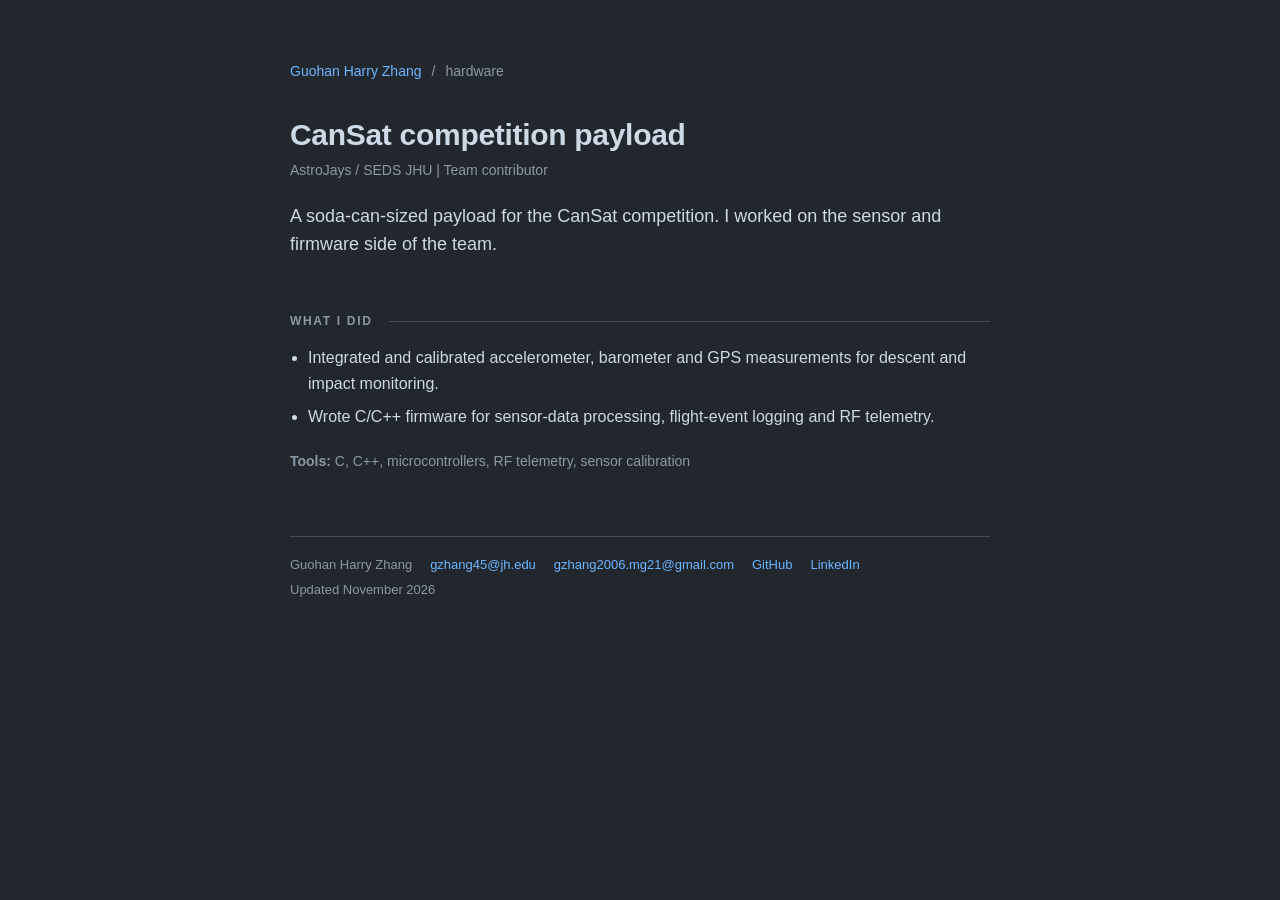
==== work/cansat-payload/index.html @ 350a0894 "Single dark theme in GitHub dimmed tones; system font stack" ====
<!doctype html>
<html lang="en"><head><meta charset="utf-8"><meta name="viewport" content="width=device-width,initial-scale=1">
<title>CanSat competition payload · Guohan Harry Zhang</title>
<meta name="description" content="C/C++ firmware for sensor processing, flight-event logging and RF telemetry; accelerometer, barometer and GPS integration.">
<meta name="robots" content="noindex, nofollow">
<meta property="og:title" content="CanSat competition payload · Guohan Harry Zhang"><meta property="og:description" content="C/C++ firmware for sensor processing, flight-event logging and RF telemetry; accelerometer, barometer and GPS integration.">
<meta property="og:url" content="https://guohanharryzhang.github.io/work/cansat-payload/"><meta property="og:type" content="website">
<link rel="canonical" href="https://guohanharryzhang.github.io/work/cansat-payload/">
<link rel="stylesheet" href="/style.css?v=5"></head><body><main>
<p class="crumb"><a href="/">Guohan Harry Zhang</a><span>/</span><span>hardware</span></p>
<h1>CanSat competition payload</h1><p class="kicker">AstroJays / SEDS JHU | Team contributor</p>
<p class="lede">A soda-can-sized payload for the CanSat competition. I worked on the sensor and firmware side of the team.</p>

<h2>What I did</h2><ul class="work"><li>Integrated and calibrated accelerometer, barometer and GPS measurements for descent and impact monitoring.</li><li>Wrote C/C++ firmware for sensor-data processing, flight-event logging and RF telemetry.</li></ul>

<p class="tools"><b>Tools:</b> C, C++, microcontrollers, RF telemetry, sensor calibration</p>

<footer><span>Guohan Harry Zhang</span><a href="mailto:gzhang45@jh.edu">gzhang45@jh.edu</a><a href="mailto:gzhang2006.mg21@gmail.com">gzhang2006.mg21@gmail.com</a><a href="https://github.com/guohanharryzhang">GitHub</a><a href="https://www.linkedin.com/in/harrygzhang/">LinkedIn</a><span>Updated November 2026</span></footer>
</main></body></html>
---- style.css ----
:root{--bg:#22272e;--fg:#cdd9e5;--muted:#8b98a5;--line:#444c56;--accent:#6cb6ff;--soft:#2d333b;--figbg:#f4f4f4;color-scheme:dark}
*{box-sizing:border-box}html{-webkit-text-size-adjust:100%}
body{margin:0;background:var(--bg);color:var(--fg);font:16px/1.6 -apple-system,BlinkMacSystemFont,"Segoe UI","Noto Sans",Helvetica,Arial,sans-serif;padding:0 20px}
main{max-width:700px;margin:0 auto;padding:60px 0 72px}
a{color:var(--accent);text-decoration:none}a:hover{text-decoration:underline;text-underline-offset:3px}
h1{font-size:30px;line-height:1.15;margin:0 0 6px;letter-spacing:-.01em}
h2{display:flex;align-items:center;gap:16px;font-size:12px;line-height:1;letter-spacing:.14em;text-transform:uppercase;font-weight:600;color:var(--muted);margin:56px 0 18px}
h2::after{content:"";flex:1;height:1px;background:var(--line)}
h3{font-size:17px;font-weight:600;margin:0;line-height:1.35}
h3 a{color:var(--fg)}h3 a:hover{color:var(--accent)}
p{margin:0 0 12px}
.lede{font-size:18px;line-height:1.55;margin:14px 0 6px}
.meta{font-size:14px;color:var(--muted);margin:0 0 18px}
.meta span+span::before{content:"\00b7";margin:0 8px}
.links{display:flex;flex-wrap:wrap;gap:6px 18px;margin:10px 0 0;font-size:15px}
.row{display:grid;grid-template-columns:1fr auto;gap:2px 16px;padding:14px 0;border-top:1px solid var(--line)}
.row:first-of-type{border-top:0}.row:last-of-type{border-bottom:1px solid var(--line)}
.row .when{color:var(--muted);font-size:14px;white-space:nowrap;font-variant-numeric:tabular-nums;padding-top:2px}
.row .role{color:var(--muted);font-size:14px;grid-column:1/-1}
.row .desc{grid-column:1/-1;font-size:15px;margin:4px 0 0}
ol.projects{list-style:none;padding:0;margin:0;counter-reset:p}
ol.projects li{display:grid;grid-template-columns:30px 1fr auto;gap:3px 12px;padding:14px 0;border-top:1px solid var(--line);counter-increment:p}
ol.projects li:first-child{border-top:0}ol.projects li:last-child{border-bottom:1px solid var(--line)}
ol.projects li::before{content:counter(p,decimal-leading-zero);color:var(--muted);font-variant-numeric:tabular-nums;font-size:13px;padding-top:4px}
ol.projects .one{grid-column:2/-1;font-size:15px;color:var(--muted);margin:0}
.tag{font-size:11px;letter-spacing:.08em;text-transform:uppercase;color:var(--muted);padding-top:5px;white-space:nowrap}
.filters{display:flex;gap:18px;margin:0 0 6px;font-size:13px}
.filters button{font:inherit;background:none;color:var(--muted);border:0;border-bottom:1px solid transparent;padding:2px 0;cursor:pointer;letter-spacing:.02em}
.filters button:hover{color:var(--fg)}
.filters button[aria-pressed=true]{color:var(--fg);border-bottom-color:var(--fg)}
li.hide{display:none!important}
.honors{display:flex;flex-wrap:wrap;gap:6px 0;padding:0;margin:0;list-style:none;font-size:15px}
.honors li+li::before{content:"\00b7";color:var(--muted);margin:0 10px}
.contact{font-size:17px}
.crumb{font-size:14px;color:var(--muted);margin:0 0 36px;display:flex;gap:10px}
.kicker{color:var(--muted);font-size:14px;margin:0 0 22px}
.results{display:grid;grid-template-columns:repeat(auto-fit,minmax(150px,1fr));gap:12px 28px;margin:0 0 24px;padding:16px 0;border-top:1px solid var(--line);border-bottom:1px solid var(--line)}
.results div b{display:block;font-weight:600;font-size:24px;line-height:1.1;letter-spacing:-.02em;font-variant-numeric:tabular-nums}
.results div span{font-size:13px;color:var(--muted)}
ul.work{padding-left:18px;margin:0 0 20px}ul.work li{margin:0 0 8px}
figure{margin:26px 0}figure img{display:block;width:100%;height:auto;border:1px solid var(--line);border-radius:3px;background:var(--figbg)}
figcaption{font-size:13px;color:var(--muted);margin-top:8px}
.tools{font-size:14px;color:var(--muted)}
footer{margin-top:64px;padding-top:18px;border-top:1px solid var(--line);font-size:13px;color:var(--muted);display:flex;flex-wrap:wrap;gap:4px 18px}
@media(max-width:600px){h1{font-size:26px}.row{grid-template-columns:1fr}.row .when{white-space:normal}ol.projects li{grid-template-columns:30px 1fr}.tag{grid-column:2;padding-top:0}}
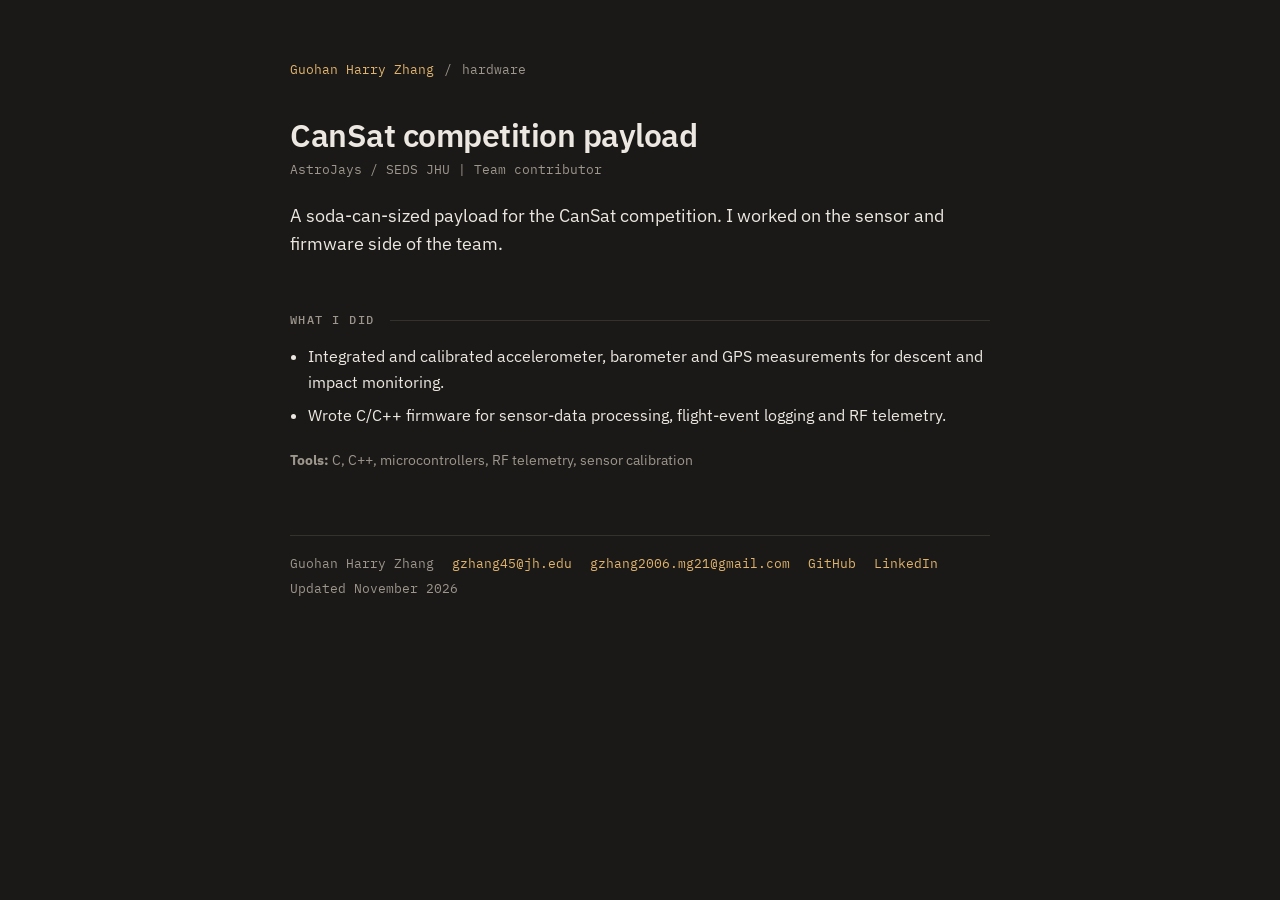
==== commit 82062c02: "Warm charcoal palette with amber links; IBM Plex Sans with Plex Mono labels" ====
--- a/work/cansat-payload/index.html
+++ b/work/cansat-payload/index.html
@@ -6,7 +6,9 @@
 <meta property="og:title" content="CanSat competition payload · Guohan Harry Zhang"><meta property="og:description" content="C/C++ firmware for sensor processing, flight-event logging and RF telemetry; accelerometer, barometer and GPS integration.">
 <meta property="og:url" content="https://guohanharryzhang.github.io/work/cansat-payload/"><meta property="og:type" content="website">
 <link rel="canonical" href="https://guohanharryzhang.github.io/work/cansat-payload/">
-<link rel="stylesheet" href="/style.css?v=5"></head><body><main>
+<link rel="preconnect" href="https://fonts.googleapis.com"><link rel="preconnect" href="https://fonts.gstatic.com" crossorigin>
+<link href="https://fonts.googleapis.com/css2?family=IBM+Plex+Sans:wght@400;500;600&family=IBM+Plex+Mono:wght@400;500&display=swap" rel="stylesheet">
+<link rel="stylesheet" href="/style.css?v=6"></head><body><main>
 <p class="crumb"><a href="/">Guohan Harry Zhang</a><span>/</span><span>hardware</span></p>
 <h1>CanSat competition payload</h1><p class="kicker">AstroJays / SEDS JHU | Team contributor</p>
 <p class="lede">A soda-can-sized payload for the CanSat competition. I worked on the sensor and firmware side of the team.</p>
--- a/style.css
+++ b/style.css
@@ -1,10 +1,10 @@
-:root{--bg:#22272e;--fg:#cdd9e5;--muted:#8b98a5;--line:#444c56;--accent:#6cb6ff;--soft:#2d333b;--figbg:#f4f4f4;color-scheme:dark}
+:root{--bg:#1b1917;--fg:#ece8e1;--muted:#9c968c;--line:#35312c;--accent:#e0b46d;--soft:#242120;--figbg:#f5f3ef;color-scheme:dark}
 *{box-sizing:border-box}html{-webkit-text-size-adjust:100%}
-body{margin:0;background:var(--bg);color:var(--fg);font:16px/1.6 -apple-system,BlinkMacSystemFont,"Segoe UI","Noto Sans",Helvetica,Arial,sans-serif;padding:0 20px}
+body{margin:0;background:var(--bg);color:var(--fg);font:16px/1.6 "IBM Plex Sans",-apple-system,BlinkMacSystemFont,"Segoe UI",Helvetica,Arial,sans-serif;padding:0 20px}
 main{max-width:700px;margin:0 auto;padding:60px 0 72px}
 a{color:var(--accent);text-decoration:none}a:hover{text-decoration:underline;text-underline-offset:3px}
-h1{font-size:30px;line-height:1.15;margin:0 0 6px;letter-spacing:-.01em}
-h2{display:flex;align-items:center;gap:16px;font-size:12px;line-height:1;letter-spacing:.14em;text-transform:uppercase;font-weight:600;color:var(--muted);margin:56px 0 18px}
+h1{font-size:32px;font-weight:600;line-height:1.15;margin:0 0 6px;letter-spacing:-.015em}
+h2{display:flex;align-items:center;gap:16px;font:500 12px/1 "IBM Plex Mono",ui-monospace,SFMono-Regular,Menlo,monospace;letter-spacing:.12em;text-transform:uppercase;color:var(--muted);margin:56px 0 18px}
 h2::after{content:"";flex:1;height:1px;background:var(--line)}
 h3{font-size:17px;font-weight:600;margin:0;line-height:1.35}
 h3 a{color:var(--fg)}h3 a:hover{color:var(--accent)}
@@ -15,16 +15,16 @@
 .links{display:flex;flex-wrap:wrap;gap:6px 18px;margin:10px 0 0;font-size:15px}
 .row{display:grid;grid-template-columns:1fr auto;gap:2px 16px;padding:14px 0;border-top:1px solid var(--line)}
 .row:first-of-type{border-top:0}.row:last-of-type{border-bottom:1px solid var(--line)}
-.row .when{color:var(--muted);font-size:14px;white-space:nowrap;font-variant-numeric:tabular-nums;padding-top:2px}
+.row .when{color:var(--muted);font:13px/1.6 "IBM Plex Mono",ui-monospace,SFMono-Regular,Menlo,monospace;white-space:nowrap;padding-top:3px}
 .row .role{color:var(--muted);font-size:14px;grid-column:1/-1}
 .row .desc{grid-column:1/-1;font-size:15px;margin:4px 0 0}
 ol.projects{list-style:none;padding:0;margin:0;counter-reset:p}
 ol.projects li{display:grid;grid-template-columns:30px 1fr auto;gap:3px 12px;padding:14px 0;border-top:1px solid var(--line);counter-increment:p}
 ol.projects li:first-child{border-top:0}ol.projects li:last-child{border-bottom:1px solid var(--line)}
-ol.projects li::before{content:counter(p,decimal-leading-zero);color:var(--muted);font-variant-numeric:tabular-nums;font-size:13px;padding-top:4px}
+ol.projects li::before{content:counter(p,decimal-leading-zero);color:var(--muted);font:13px/1.6 "IBM Plex Mono",ui-monospace,SFMono-Regular,Menlo,monospace;padding-top:3px}
 ol.projects .one{grid-column:2/-1;font-size:15px;color:var(--muted);margin:0}
-.tag{font-size:11px;letter-spacing:.08em;text-transform:uppercase;color:var(--muted);padding-top:5px;white-space:nowrap}
-.filters{display:flex;gap:18px;margin:0 0 6px;font-size:13px}
+.tag{font:11px/1.6 "IBM Plex Mono",ui-monospace,SFMono-Regular,Menlo,monospace;letter-spacing:.08em;text-transform:uppercase;color:var(--muted);padding-top:5px;white-space:nowrap}
+.filters{display:flex;gap:18px;margin:0 0 6px;font:13px/1.6 "IBM Plex Mono",ui-monospace,SFMono-Regular,Menlo,monospace}
 .filters button{font:inherit;background:none;color:var(--muted);border:0;border-bottom:1px solid transparent;padding:2px 0;cursor:pointer;letter-spacing:.02em}
 .filters button:hover{color:var(--fg)}
 .filters button[aria-pressed=true]{color:var(--fg);border-bottom-color:var(--fg)}
@@ -32,14 +32,14 @@
 .honors{display:flex;flex-wrap:wrap;gap:6px 0;padding:0;margin:0;list-style:none;font-size:15px}
 .honors li+li::before{content:"\00b7";color:var(--muted);margin:0 10px}
 .contact{font-size:17px}
-.crumb{font-size:14px;color:var(--muted);margin:0 0 36px;display:flex;gap:10px}
-.kicker{color:var(--muted);font-size:14px;margin:0 0 22px}
+.crumb{font:13px/1.6 "IBM Plex Mono",ui-monospace,SFMono-Regular,Menlo,monospace;color:var(--muted);margin:0 0 36px;display:flex;gap:10px}
+.kicker{color:var(--muted);font:13px/1.6 "IBM Plex Mono",ui-monospace,SFMono-Regular,Menlo,monospace;margin:0 0 22px}
 .results{display:grid;grid-template-columns:repeat(auto-fit,minmax(150px,1fr));gap:12px 28px;margin:0 0 24px;padding:16px 0;border-top:1px solid var(--line);border-bottom:1px solid var(--line)}
-.results div b{display:block;font-weight:600;font-size:24px;line-height:1.1;letter-spacing:-.02em;font-variant-numeric:tabular-nums}
+.results div b{display:block;font-weight:600;font-size:26px;line-height:1.1;letter-spacing:-.02em}
 .results div span{font-size:13px;color:var(--muted)}
 ul.work{padding-left:18px;margin:0 0 20px}ul.work li{margin:0 0 8px}
 figure{margin:26px 0}figure img{display:block;width:100%;height:auto;border:1px solid var(--line);border-radius:3px;background:var(--figbg)}
 figcaption{font-size:13px;color:var(--muted);margin-top:8px}
 .tools{font-size:14px;color:var(--muted)}
-footer{margin-top:64px;padding-top:18px;border-top:1px solid var(--line);font-size:13px;color:var(--muted);display:flex;flex-wrap:wrap;gap:4px 18px}
+footer{margin-top:64px;padding-top:18px;border-top:1px solid var(--line);font:13px/1.6 "IBM Plex Mono",ui-monospace,SFMono-Regular,Menlo,monospace;color:var(--muted);display:flex;flex-wrap:wrap;gap:4px 18px}
 @media(max-width:600px){h1{font-size:26px}.row{grid-template-columns:1fr}.row .when{white-space:normal}ol.projects li{grid-template-columns:30px 1fr}.tag{grid-column:2;padding-top:0}}
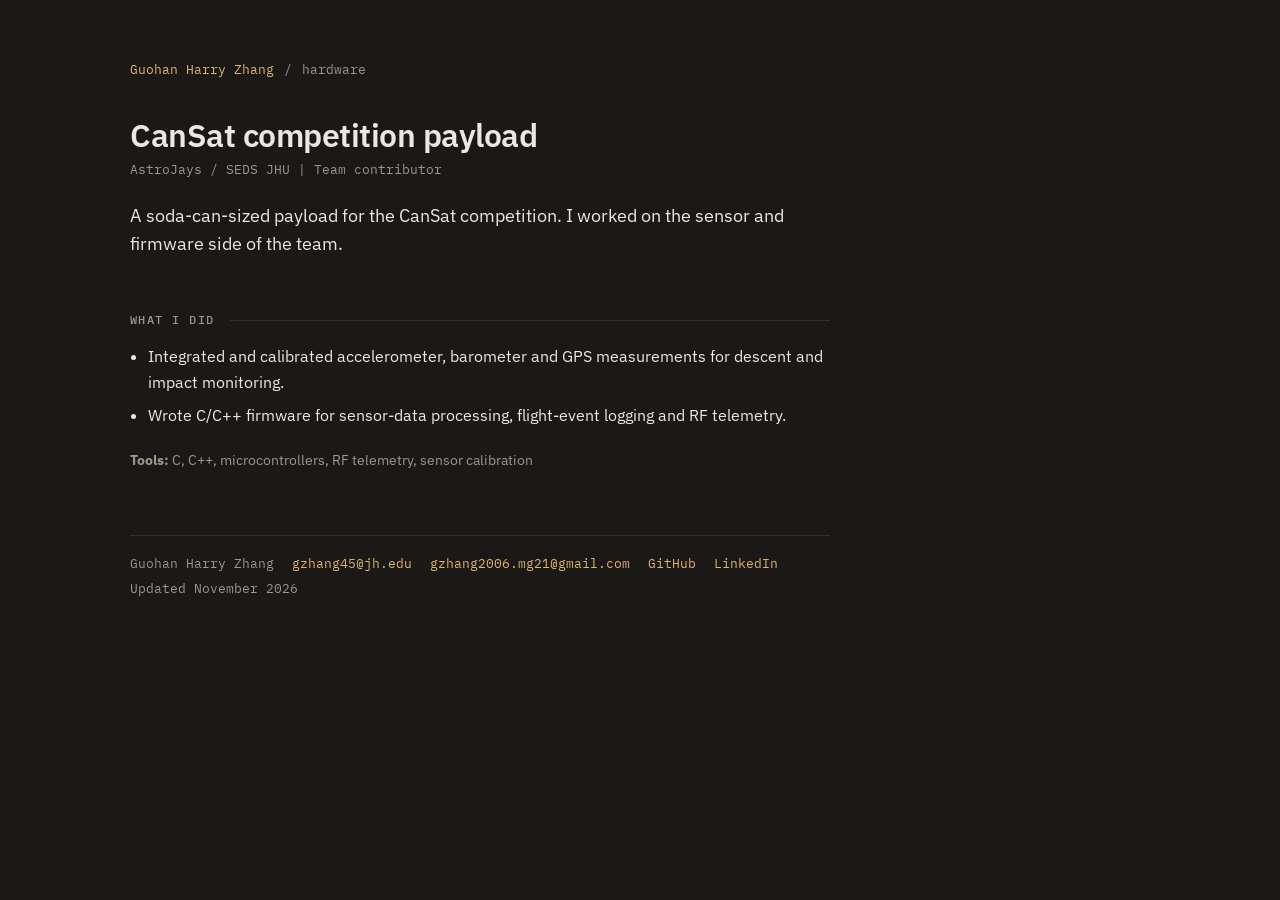
==== commit b0a4a3df: "Sidebar on wide screens (now, ask me about, places, lab photo, elsewhere); resume PDF header Guohan " ====
--- a/work/cansat-payload/index.html
+++ b/work/cansat-payload/index.html
@@ -8,7 +8,7 @@
 <link rel="canonical" href="https://guohanharryzhang.github.io/work/cansat-payload/">
 <link rel="preconnect" href="https://fonts.googleapis.com"><link rel="preconnect" href="https://fonts.gstatic.com" crossorigin>
 <link href="https://fonts.googleapis.com/css2?family=IBM+Plex+Sans:wght@400;500;600&family=IBM+Plex+Mono:wght@400;500&display=swap" rel="stylesheet">
-<link rel="stylesheet" href="/style.css?v=6"></head><body><main>
+<link rel="stylesheet" href="/style.css?v=7"></head><body><div class="page"><main>
 <p class="crumb"><a href="/">Guohan Harry Zhang</a><span>/</span><span>hardware</span></p>
 <h1>CanSat competition payload</h1><p class="kicker">AstroJays / SEDS JHU | Team contributor</p>
 <p class="lede">A soda-can-sized payload for the CanSat competition. I worked on the sensor and firmware side of the team.</p>
@@ -18,4 +18,4 @@
 <p class="tools"><b>Tools:</b> C, C++, microcontrollers, RF telemetry, sensor calibration</p>
 
 <footer><span>Guohan Harry Zhang</span><a href="mailto:gzhang45@jh.edu">gzhang45@jh.edu</a><a href="mailto:gzhang2006.mg21@gmail.com">gzhang2006.mg21@gmail.com</a><a href="https://github.com/guohanharryzhang">GitHub</a><a href="https://www.linkedin.com/in/harrygzhang/">LinkedIn</a><span>Updated November 2026</span></footer>
-</main></body></html>+</main></div></body></html>
--- a/style.css
+++ b/style.css
@@ -2,6 +2,15 @@
 *{box-sizing:border-box}html{-webkit-text-size-adjust:100%}
 body{margin:0;background:var(--bg);color:var(--fg);font:16px/1.6 "IBM Plex Sans",-apple-system,BlinkMacSystemFont,"Segoe UI",Helvetica,Arial,sans-serif;padding:0 20px}
 main{max-width:700px;margin:0 auto;padding:60px 0 72px}
+.page{max-width:700px;margin:0 auto}
+@media(min-width:1180px){.page{max-width:1020px;display:grid;grid-template-columns:700px 240px;column-gap:80px;align-items:start}.page main{max-width:none;margin:0;grid-column:1}.page aside{grid-column:2;position:sticky;top:60px;padding-top:60px}}
+aside{font-size:14px;color:var(--muted)}
+aside h2{margin:0 0 12px}aside section{margin:0 0 36px}
+aside p{margin:0 0 8px}aside ul{margin:0;padding:0;list-style:none}aside li{margin:0 0 6px}
+aside a{color:var(--fg)}aside a:hover{color:var(--accent)}
+aside img{display:block;width:100%;height:auto;border:1px solid var(--line);border-radius:3px}
+aside figure{margin:0}aside figcaption{font-size:12px;margin-top:6px}
+@media(max-width:1179px){aside{display:none}}
 a{color:var(--accent);text-decoration:none}a:hover{text-decoration:underline;text-underline-offset:3px}
 h1{font-size:32px;font-weight:600;line-height:1.15;margin:0 0 6px;letter-spacing:-.015em}
 h2{display:flex;align-items:center;gap:16px;font:500 12px/1 "IBM Plex Mono",ui-monospace,SFMono-Regular,Menlo,monospace;letter-spacing:.12em;text-transform:uppercase;color:var(--muted);margin:56px 0 18px}
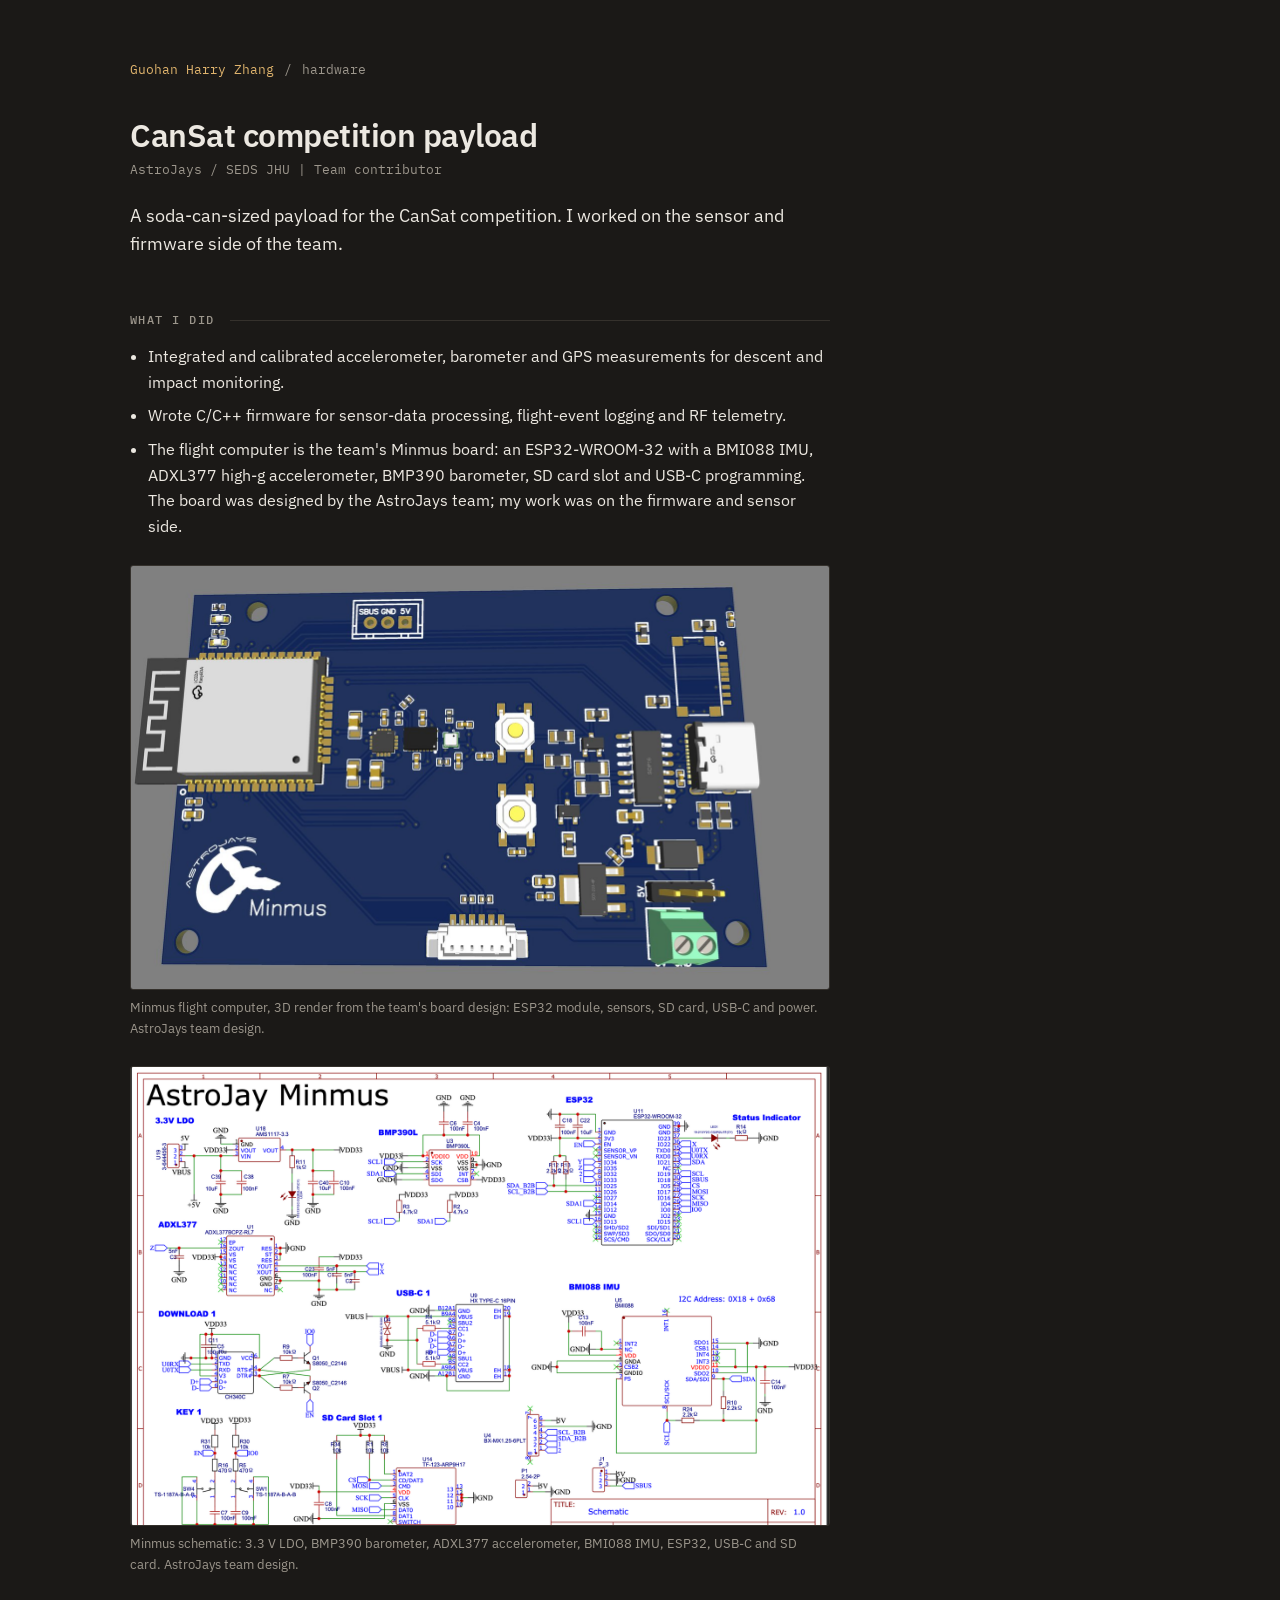
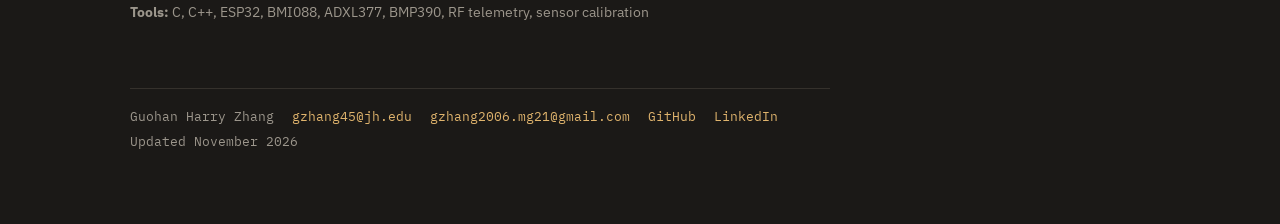
==== commit 9bf9b83c: "Sidebar gadgets: Baltimore clock, Fourier square-wave slider, resistor color decoder, graduation cou" ====
--- a/work/cansat-payload/index.html
+++ b/work/cansat-payload/index.html
@@ -8,14 +8,14 @@
 <link rel="canonical" href="https://guohanharryzhang.github.io/work/cansat-payload/">
 <link rel="preconnect" href="https://fonts.googleapis.com"><link rel="preconnect" href="https://fonts.gstatic.com" crossorigin>
 <link href="https://fonts.googleapis.com/css2?family=IBM+Plex+Sans:wght@400;500;600&family=IBM+Plex+Mono:wght@400;500&display=swap" rel="stylesheet">
-<link rel="stylesheet" href="/style.css?v=7"></head><body><div class="page"><main>
+<link rel="stylesheet" href="/style.css?v=8"></head><body><div class="page"><main>
 <p class="crumb"><a href="/">Guohan Harry Zhang</a><span>/</span><span>hardware</span></p>
 <h1>CanSat competition payload</h1><p class="kicker">AstroJays / SEDS JHU | Team contributor</p>
 <p class="lede">A soda-can-sized payload for the CanSat competition. I worked on the sensor and firmware side of the team.</p>
 
-<h2>What I did</h2><ul class="work"><li>Integrated and calibrated accelerometer, barometer and GPS measurements for descent and impact monitoring.</li><li>Wrote C/C++ firmware for sensor-data processing, flight-event logging and RF telemetry.</li></ul>
-
-<p class="tools"><b>Tools:</b> C, C++, microcontrollers, RF telemetry, sensor calibration</p>
+<h2>What I did</h2><ul class="work"><li>Integrated and calibrated accelerometer, barometer and GPS measurements for descent and impact monitoring.</li><li>Wrote C/C++ firmware for sensor-data processing, flight-event logging and RF telemetry.</li><li>The flight computer is the team&#x27;s Minmus board: an ESP32-WROOM-32 with a BMI088 IMU, ADXL377 high-g accelerometer, BMP390 barometer, SD card slot and USB-C programming. The board was designed by the AstroJays team; my work was on the firmware and sensor side.</li></ul>
+<figure><img src="/assets/cansat_minmus_board.jpg" alt="Minmus flight computer, 3D render from the team&#x27;s board design: ESP32 module, sensors, SD card, USB-C and power. AstroJays team design." loading="lazy"><figcaption>Minmus flight computer, 3D render from the team&#x27;s board design: ESP32 module, sensors, SD card, USB-C and power. AstroJays team design.</figcaption></figure><figure><img src="/assets/cansat_minmus_schematic.png" alt="Minmus schematic: 3.3 V LDO, BMP390 barometer, ADXL377 accelerometer, BMI088 IMU, ESP32, USB-C and SD card. AstroJays team design." loading="lazy"><figcaption>Minmus schematic: 3.3 V LDO, BMP390 barometer, ADXL377 accelerometer, BMI088 IMU, ESP32, USB-C and SD card. AstroJays team design.</figcaption></figure>
+<p class="tools"><b>Tools:</b> C, C++, ESP32, BMI088, ADXL377, BMP390, RF telemetry, sensor calibration</p>
 
 <footer><span>Guohan Harry Zhang</span><a href="mailto:gzhang45@jh.edu">gzhang45@jh.edu</a><a href="mailto:gzhang2006.mg21@gmail.com">gzhang2006.mg21@gmail.com</a><a href="https://github.com/guohanharryzhang">GitHub</a><a href="https://www.linkedin.com/in/harrygzhang/">LinkedIn</a><span>Updated November 2026</span></footer>
 </main></div></body></html>
--- a/style.css
+++ b/style.css
@@ -10,6 +10,11 @@
 aside a{color:var(--fg)}aside a:hover{color:var(--accent)}
 aside img{display:block;width:100%;height:auto;border:1px solid var(--line);border-radius:3px}
 aside figure{margin:0}aside figcaption{font-size:12px;margin-top:6px}
+aside .clock{font:500 22px/1.2 "IBM Plex Mono",ui-monospace,monospace;color:var(--fg);margin:0 0 4px;font-variant-numeric:tabular-nums}
+aside .small{font-size:12px;margin:0 0 6px}
+aside label.small{display:block}aside input[type=range]{display:block;width:100%;margin:6px 0 0;accent-color:var(--accent)}
+aside canvas{display:block;width:100%;height:auto;border:1px solid var(--line);border-radius:3px;background:var(--soft);margin:0 0 8px}
+.res{display:flex;align-items:center;margin:4px 0 10px}.res .lead{flex:1;height:2px;background:var(--muted)}.res .body{display:flex;gap:9px;padding:0 12px;height:34px;align-items:center;background:#d8c7a8;border-radius:8px}.res i{display:block;width:9px;height:34px;cursor:pointer}.res i.tol{background:#c9a227;cursor:default;width:7px}
 @media(max-width:1179px){aside{display:none}}
 a{color:var(--accent);text-decoration:none}a:hover{text-decoration:underline;text-underline-offset:3px}
 h1{font-size:32px;font-weight:600;line-height:1.15;margin:0 0 6px;letter-spacing:-.015em}
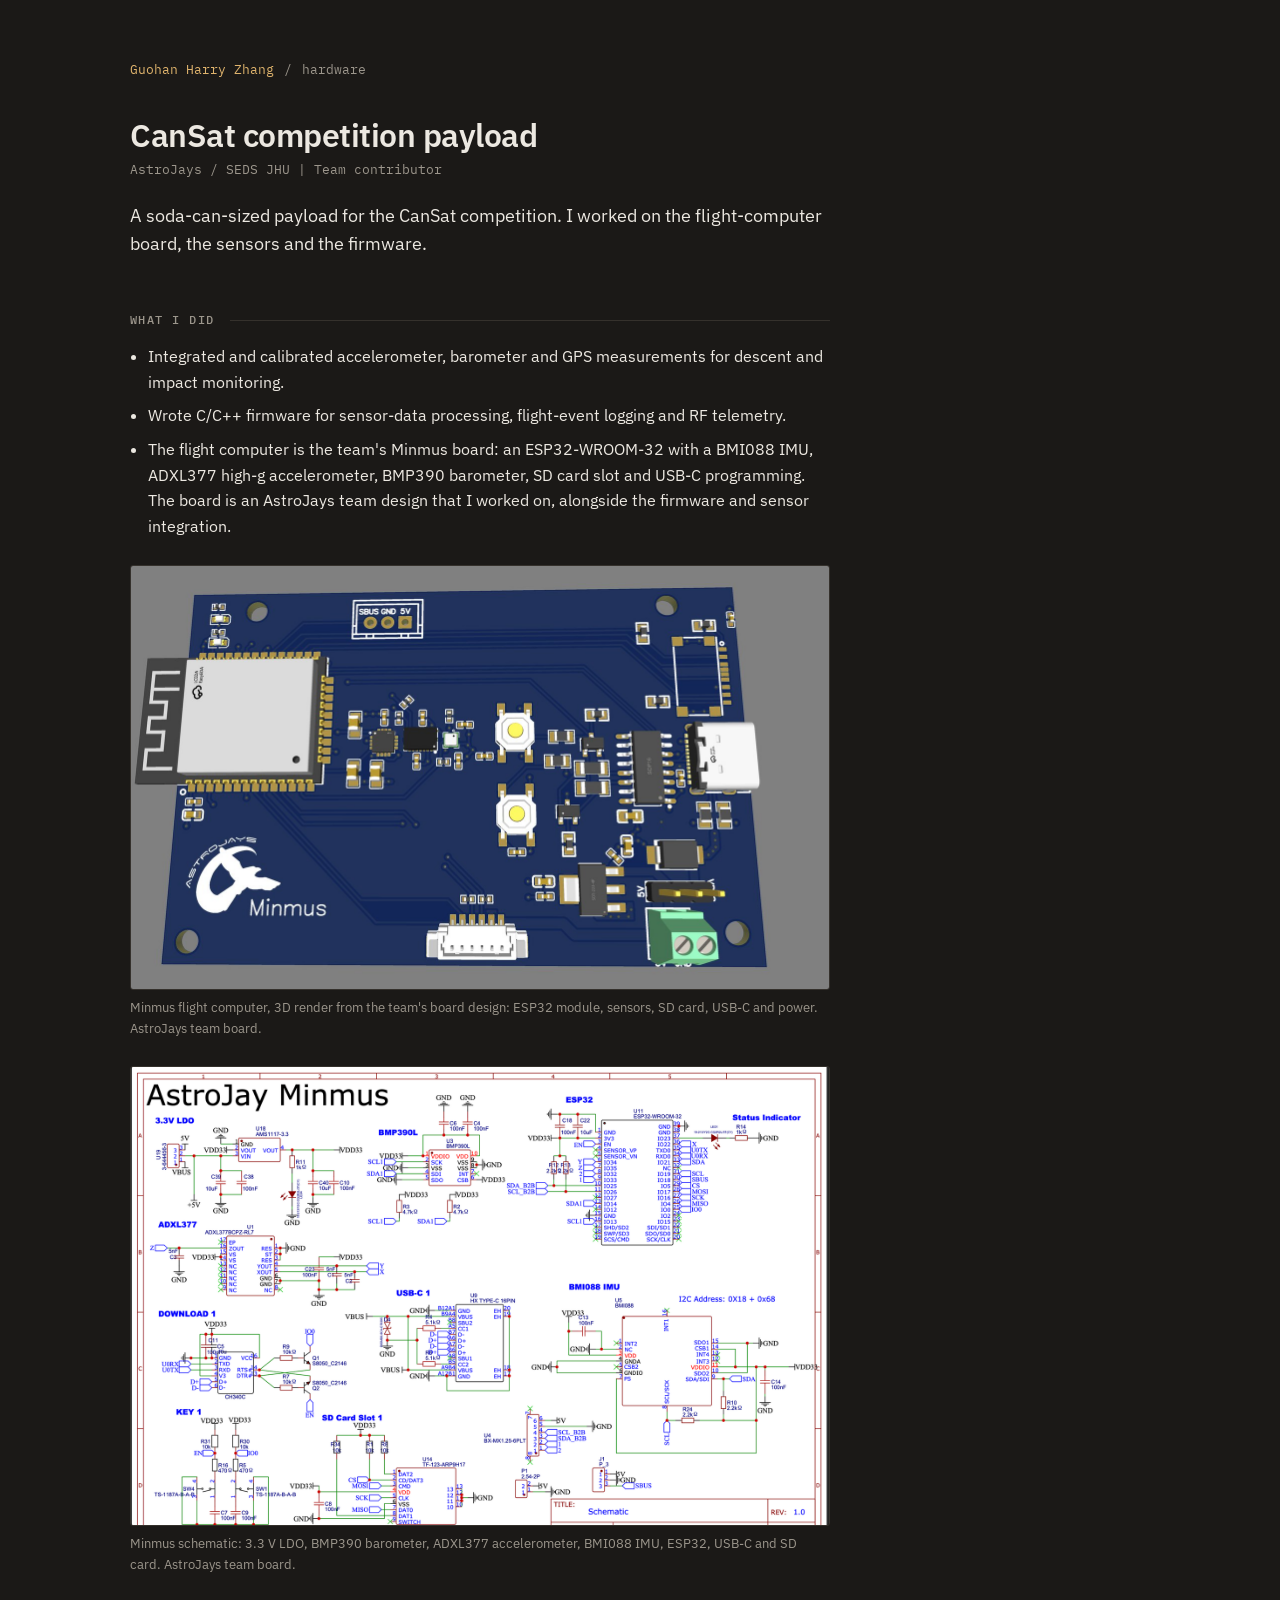
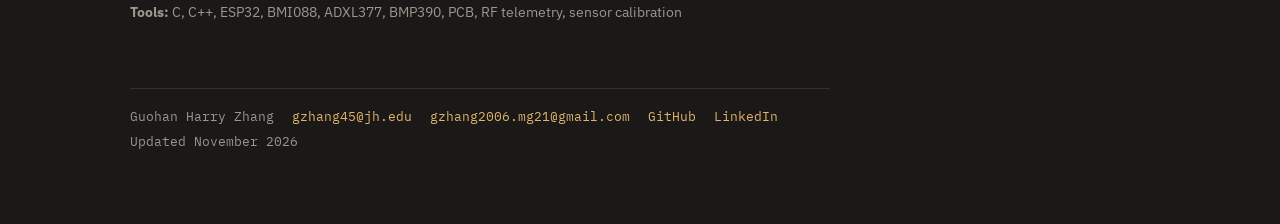
==== commit cd5fc9b5: "Sidebar: X-Y oscilloscope and drag-to-spin wireframe satellite replace the Fourier slider and resist" ====
--- a/work/cansat-payload/index.html
+++ b/work/cansat-payload/index.html
@@ -1,21 +1,21 @@
 <!doctype html>
 <html lang="en"><head><meta charset="utf-8"><meta name="viewport" content="width=device-width,initial-scale=1">
 <title>CanSat competition payload · Guohan Harry Zhang</title>
-<meta name="description" content="C/C++ firmware for sensor processing, flight-event logging and RF telemetry; accelerometer, barometer and GPS integration.">
+<meta name="description" content="Minmus flight-computer PCB work plus C/C++ firmware for sensor processing, flight-event logging and RF telemetry.">
 <meta name="robots" content="noindex, nofollow">
-<meta property="og:title" content="CanSat competition payload · Guohan Harry Zhang"><meta property="og:description" content="C/C++ firmware for sensor processing, flight-event logging and RF telemetry; accelerometer, barometer and GPS integration.">
+<meta property="og:title" content="CanSat competition payload · Guohan Harry Zhang"><meta property="og:description" content="Minmus flight-computer PCB work plus C/C++ firmware for sensor processing, flight-event logging and RF telemetry.">
 <meta property="og:url" content="https://guohanharryzhang.github.io/work/cansat-payload/"><meta property="og:type" content="website">
 <link rel="canonical" href="https://guohanharryzhang.github.io/work/cansat-payload/">
 <link rel="preconnect" href="https://fonts.googleapis.com"><link rel="preconnect" href="https://fonts.gstatic.com" crossorigin>
 <link href="https://fonts.googleapis.com/css2?family=IBM+Plex+Sans:wght@400;500;600&family=IBM+Plex+Mono:wght@400;500&display=swap" rel="stylesheet">
-<link rel="stylesheet" href="/style.css?v=8"></head><body><div class="page"><main>
+<link rel="stylesheet" href="/style.css?v=9"></head><body><div class="page"><main>
 <p class="crumb"><a href="/">Guohan Harry Zhang</a><span>/</span><span>hardware</span></p>
 <h1>CanSat competition payload</h1><p class="kicker">AstroJays / SEDS JHU | Team contributor</p>
-<p class="lede">A soda-can-sized payload for the CanSat competition. I worked on the sensor and firmware side of the team.</p>
+<p class="lede">A soda-can-sized payload for the CanSat competition. I worked on the flight-computer board, the sensors and the firmware.</p>
 
-<h2>What I did</h2><ul class="work"><li>Integrated and calibrated accelerometer, barometer and GPS measurements for descent and impact monitoring.</li><li>Wrote C/C++ firmware for sensor-data processing, flight-event logging and RF telemetry.</li><li>The flight computer is the team&#x27;s Minmus board: an ESP32-WROOM-32 with a BMI088 IMU, ADXL377 high-g accelerometer, BMP390 barometer, SD card slot and USB-C programming. The board was designed by the AstroJays team; my work was on the firmware and sensor side.</li></ul>
-<figure><img src="/assets/cansat_minmus_board.jpg" alt="Minmus flight computer, 3D render from the team&#x27;s board design: ESP32 module, sensors, SD card, USB-C and power. AstroJays team design." loading="lazy"><figcaption>Minmus flight computer, 3D render from the team&#x27;s board design: ESP32 module, sensors, SD card, USB-C and power. AstroJays team design.</figcaption></figure><figure><img src="/assets/cansat_minmus_schematic.png" alt="Minmus schematic: 3.3 V LDO, BMP390 barometer, ADXL377 accelerometer, BMI088 IMU, ESP32, USB-C and SD card. AstroJays team design." loading="lazy"><figcaption>Minmus schematic: 3.3 V LDO, BMP390 barometer, ADXL377 accelerometer, BMI088 IMU, ESP32, USB-C and SD card. AstroJays team design.</figcaption></figure>
-<p class="tools"><b>Tools:</b> C, C++, ESP32, BMI088, ADXL377, BMP390, RF telemetry, sensor calibration</p>
+<h2>What I did</h2><ul class="work"><li>Integrated and calibrated accelerometer, barometer and GPS measurements for descent and impact monitoring.</li><li>Wrote C/C++ firmware for sensor-data processing, flight-event logging and RF telemetry.</li><li>The flight computer is the team&#x27;s Minmus board: an ESP32-WROOM-32 with a BMI088 IMU, ADXL377 high-g accelerometer, BMP390 barometer, SD card slot and USB-C programming. The board is an AstroJays team design that I worked on, alongside the firmware and sensor integration.</li></ul>
+<figure><img src="/assets/cansat_minmus_board.jpg" alt="Minmus flight computer, 3D render from the team&#x27;s board design: ESP32 module, sensors, SD card, USB-C and power. AstroJays team board." loading="lazy"><figcaption>Minmus flight computer, 3D render from the team&#x27;s board design: ESP32 module, sensors, SD card, USB-C and power. AstroJays team board.</figcaption></figure><figure><img src="/assets/cansat_minmus_schematic.png" alt="Minmus schematic: 3.3 V LDO, BMP390 barometer, ADXL377 accelerometer, BMI088 IMU, ESP32, USB-C and SD card. AstroJays team board." loading="lazy"><figcaption>Minmus schematic: 3.3 V LDO, BMP390 barometer, ADXL377 accelerometer, BMI088 IMU, ESP32, USB-C and SD card. AstroJays team board.</figcaption></figure>
+<p class="tools"><b>Tools:</b> C, C++, ESP32, BMI088, ADXL377, BMP390, PCB, RF telemetry, sensor calibration</p>
 
 <footer><span>Guohan Harry Zhang</span><a href="mailto:gzhang45@jh.edu">gzhang45@jh.edu</a><a href="mailto:gzhang2006.mg21@gmail.com">gzhang2006.mg21@gmail.com</a><a href="https://github.com/guohanharryzhang">GitHub</a><a href="https://www.linkedin.com/in/harrygzhang/">LinkedIn</a><span>Updated November 2026</span></footer>
 </main></div></body></html>
--- a/style.css
+++ b/style.css
@@ -12,9 +12,7 @@
 aside figure{margin:0}aside figcaption{font-size:12px;margin-top:6px}
 aside .clock{font:500 22px/1.2 "IBM Plex Mono",ui-monospace,monospace;color:var(--fg);margin:0 0 4px;font-variant-numeric:tabular-nums}
 aside .small{font-size:12px;margin:0 0 6px}
-aside label.small{display:block}aside input[type=range]{display:block;width:100%;margin:6px 0 0;accent-color:var(--accent)}
-aside canvas{display:block;width:100%;height:auto;border:1px solid var(--line);border-radius:3px;background:var(--soft);margin:0 0 8px}
-.res{display:flex;align-items:center;margin:4px 0 10px}.res .lead{flex:1;height:2px;background:var(--muted)}.res .body{display:flex;gap:9px;padding:0 12px;height:34px;align-items:center;background:#d8c7a8;border-radius:8px}.res i{display:block;width:9px;height:34px;cursor:pointer}.res i.tol{background:#c9a227;cursor:default;width:7px}
+aside canvas{display:block;width:100%;height:auto;border:1px solid var(--line);border-radius:3px;background:var(--soft);margin:0 0 8px}aside canvas.grab{cursor:grab;touch-action:none}aside canvas.grab:active{cursor:grabbing}
 @media(max-width:1179px){aside{display:none}}
 a{color:var(--accent);text-decoration:none}a:hover{text-decoration:underline;text-underline-offset:3px}
 h1{font-size:32px;font-weight:600;line-height:1.15;margin:0 0 6px;letter-spacing:-.015em}
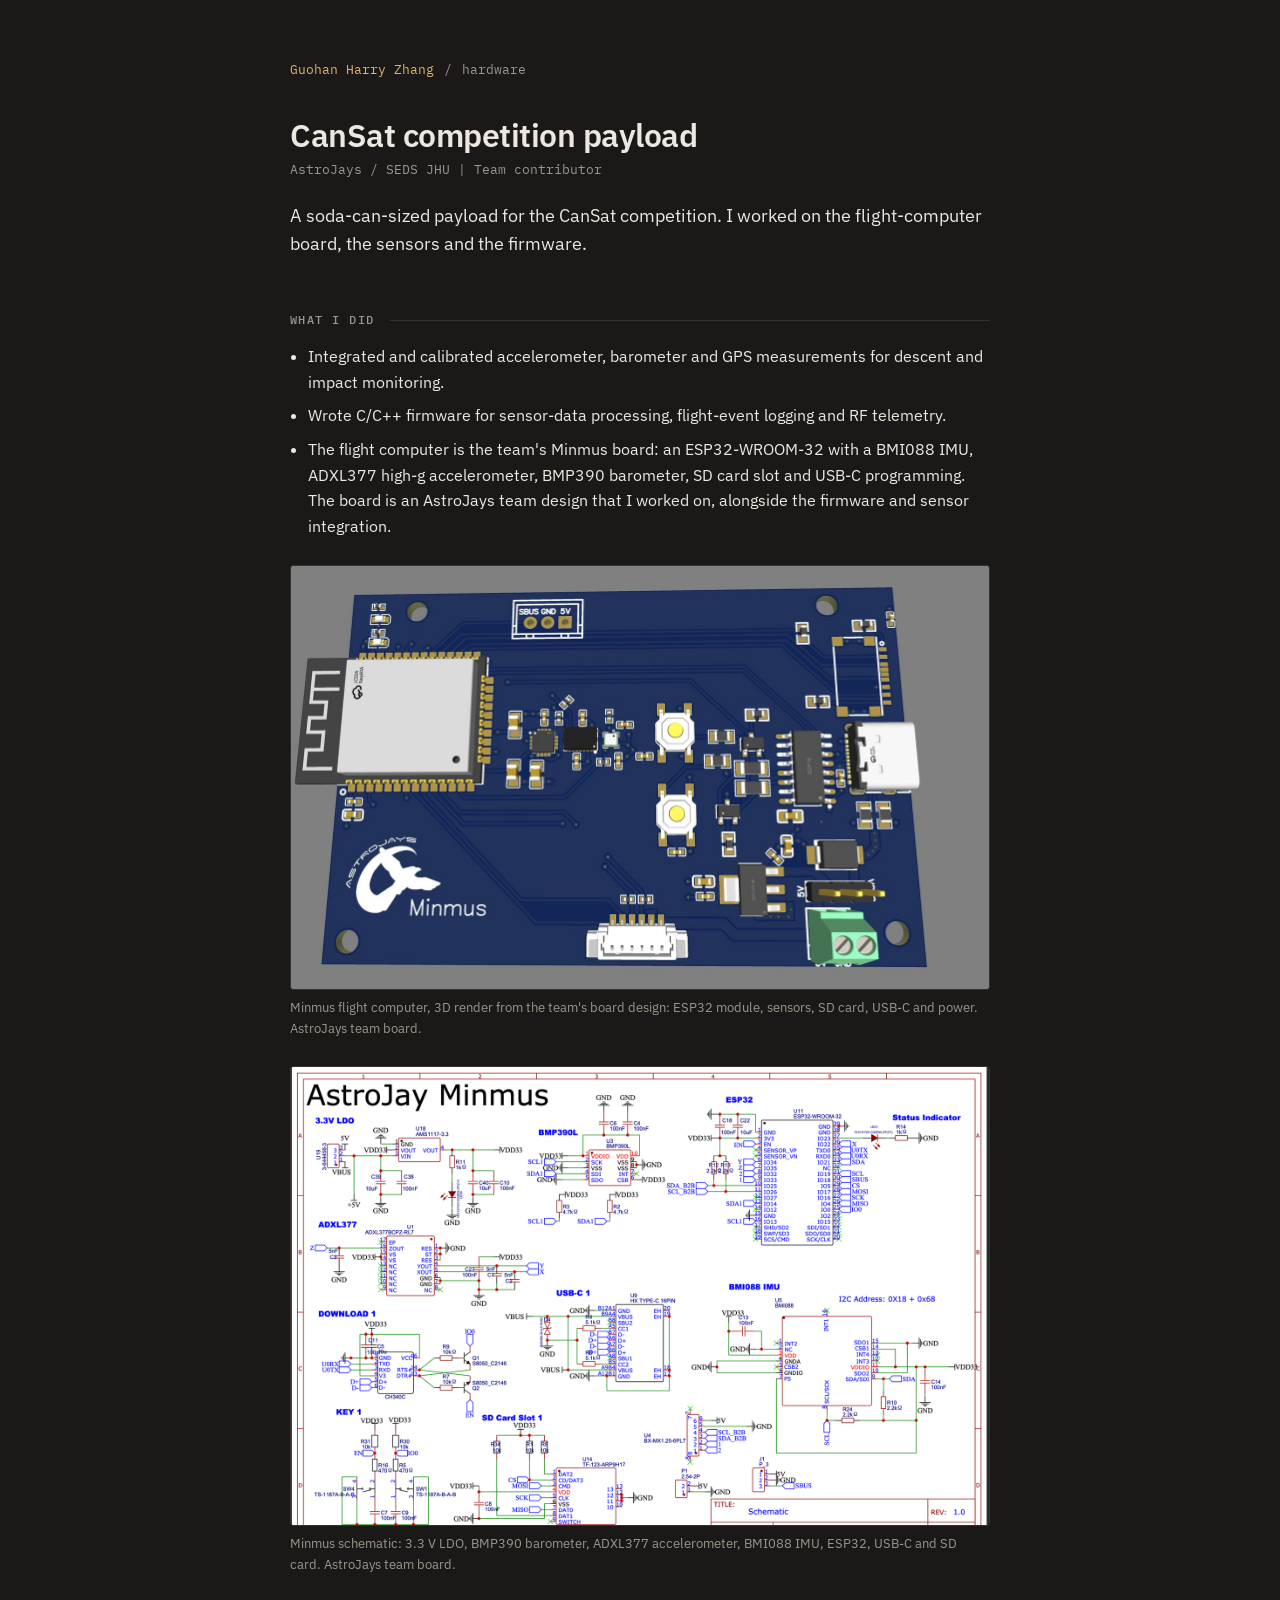
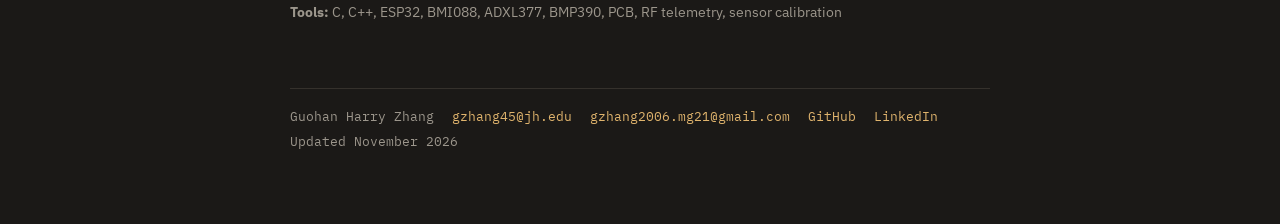
==== commit eca57849: "Remove the sidebar; back to the single-column layout Co-Authored-By: Claude Fable 5.1 <noreply@anthr" ====
--- a/work/cansat-payload/index.html
+++ b/work/cansat-payload/index.html
@@ -8,7 +8,7 @@
 <link rel="canonical" href="https://guohanharryzhang.github.io/work/cansat-payload/">
 <link rel="preconnect" href="https://fonts.googleapis.com"><link rel="preconnect" href="https://fonts.gstatic.com" crossorigin>
 <link href="https://fonts.googleapis.com/css2?family=IBM+Plex+Sans:wght@400;500;600&family=IBM+Plex+Mono:wght@400;500&display=swap" rel="stylesheet">
-<link rel="stylesheet" href="/style.css?v=9"></head><body><div class="page"><main>
+<link rel="stylesheet" href="/style.css?v=11"></head><body><main>
 <p class="crumb"><a href="/">Guohan Harry Zhang</a><span>/</span><span>hardware</span></p>
 <h1>CanSat competition payload</h1><p class="kicker">AstroJays / SEDS JHU | Team contributor</p>
 <p class="lede">A soda-can-sized payload for the CanSat competition. I worked on the flight-computer board, the sensors and the firmware.</p>
@@ -18,4 +18,4 @@
 <p class="tools"><b>Tools:</b> C, C++, ESP32, BMI088, ADXL377, BMP390, PCB, RF telemetry, sensor calibration</p>
 
 <footer><span>Guohan Harry Zhang</span><a href="mailto:gzhang45@jh.edu">gzhang45@jh.edu</a><a href="mailto:gzhang2006.mg21@gmail.com">gzhang2006.mg21@gmail.com</a><a href="https://github.com/guohanharryzhang">GitHub</a><a href="https://www.linkedin.com/in/harrygzhang/">LinkedIn</a><span>Updated November 2026</span></footer>
-</main></div></body></html>+</main></body></html>
--- a/style.css
+++ b/style.css
@@ -2,18 +2,6 @@
 *{box-sizing:border-box}html{-webkit-text-size-adjust:100%}
 body{margin:0;background:var(--bg);color:var(--fg);font:16px/1.6 "IBM Plex Sans",-apple-system,BlinkMacSystemFont,"Segoe UI",Helvetica,Arial,sans-serif;padding:0 20px}
 main{max-width:700px;margin:0 auto;padding:60px 0 72px}
-.page{max-width:700px;margin:0 auto}
-@media(min-width:1180px){.page{max-width:1020px;display:grid;grid-template-columns:700px 240px;column-gap:80px;align-items:start}.page main{max-width:none;margin:0;grid-column:1}.page aside{grid-column:2;position:sticky;top:60px;padding-top:60px}}
-aside{font-size:14px;color:var(--muted)}
-aside h2{margin:0 0 12px}aside section{margin:0 0 36px}
-aside p{margin:0 0 8px}aside ul{margin:0;padding:0;list-style:none}aside li{margin:0 0 6px}
-aside a{color:var(--fg)}aside a:hover{color:var(--accent)}
-aside img{display:block;width:100%;height:auto;border:1px solid var(--line);border-radius:3px}
-aside figure{margin:0}aside figcaption{font-size:12px;margin-top:6px}
-aside .clock{font:500 22px/1.2 "IBM Plex Mono",ui-monospace,monospace;color:var(--fg);margin:0 0 4px;font-variant-numeric:tabular-nums}
-aside .small{font-size:12px;margin:0 0 6px}
-aside canvas{display:block;width:100%;height:auto;border:1px solid var(--line);border-radius:3px;background:var(--soft);margin:0 0 8px}aside canvas.grab{cursor:grab;touch-action:none}aside canvas.grab:active{cursor:grabbing}
-@media(max-width:1179px){aside{display:none}}
 a{color:var(--accent);text-decoration:none}a:hover{text-decoration:underline;text-underline-offset:3px}
 h1{font-size:32px;font-weight:600;line-height:1.15;margin:0 0 6px;letter-spacing:-.015em}
 h2{display:flex;align-items:center;gap:16px;font:500 12px/1 "IBM Plex Mono",ui-monospace,SFMono-Regular,Menlo,monospace;letter-spacing:.12em;text-transform:uppercase;color:var(--muted);margin:56px 0 18px}
